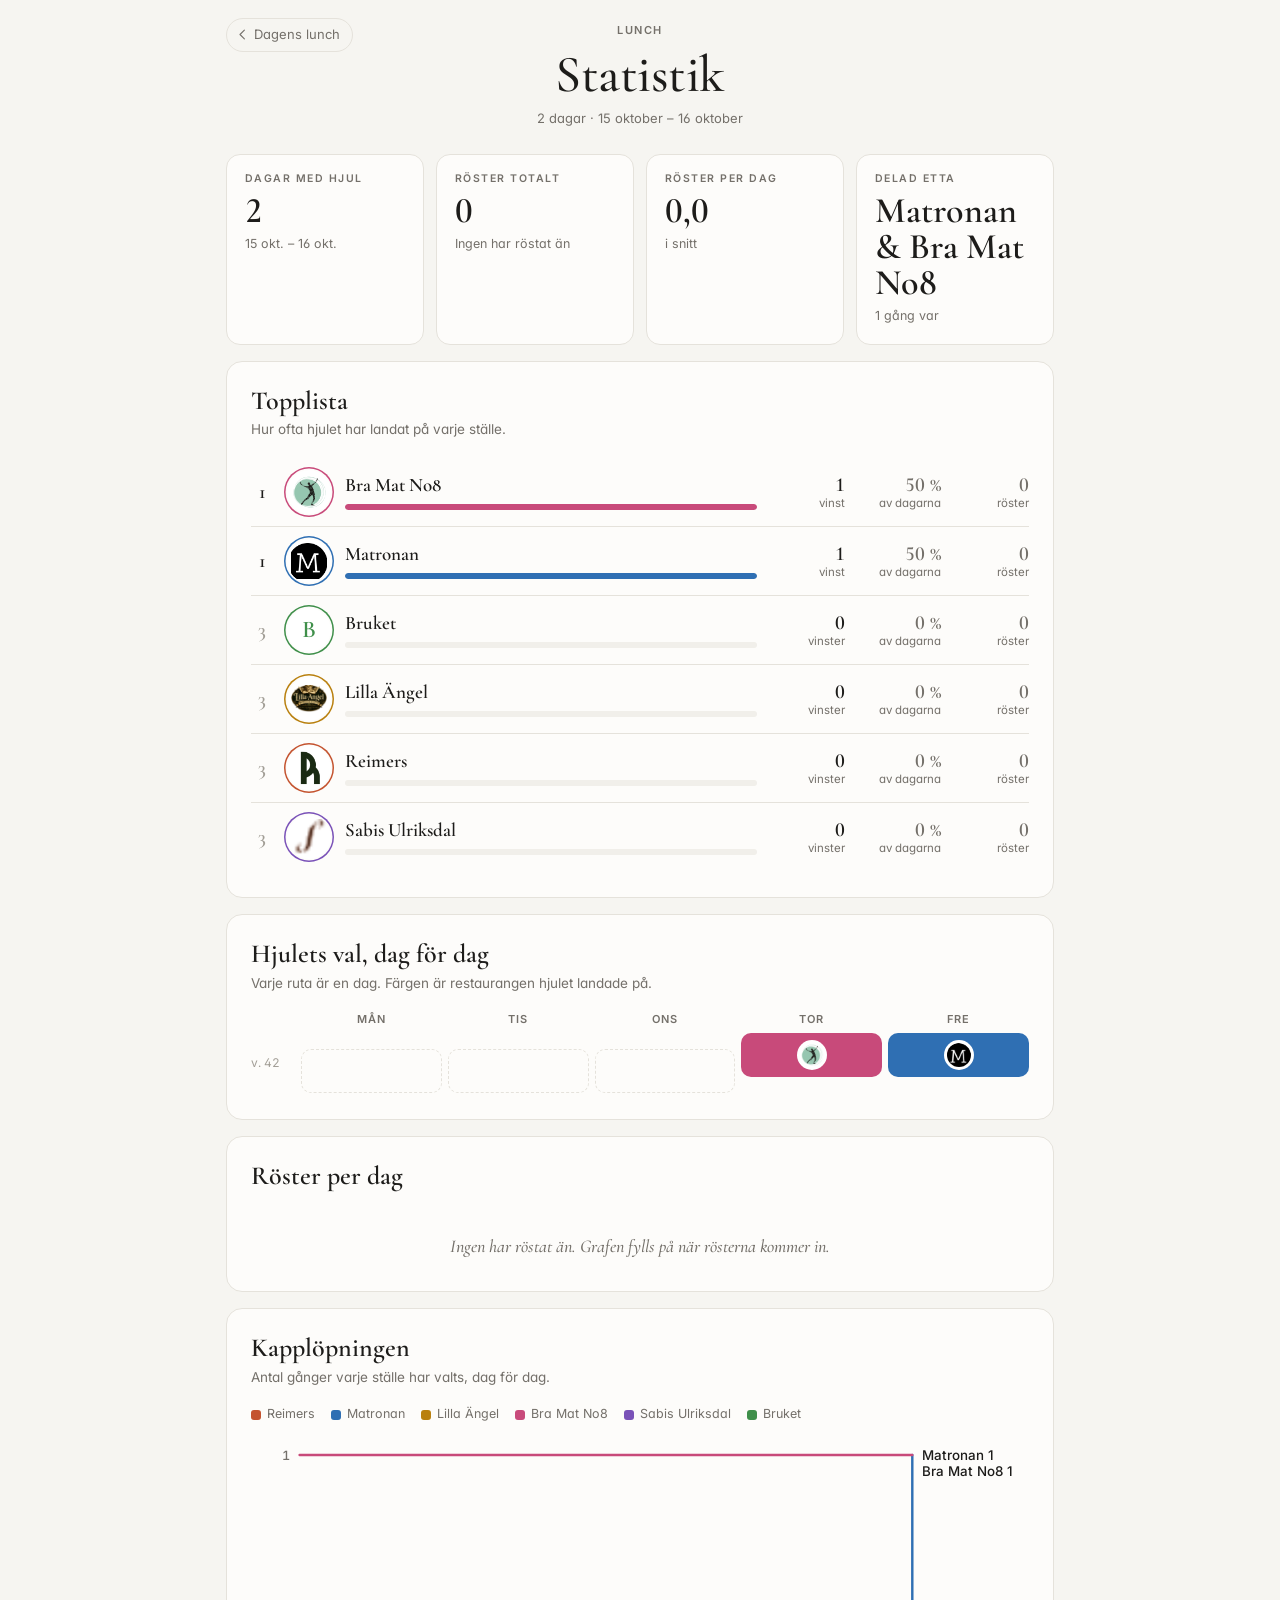
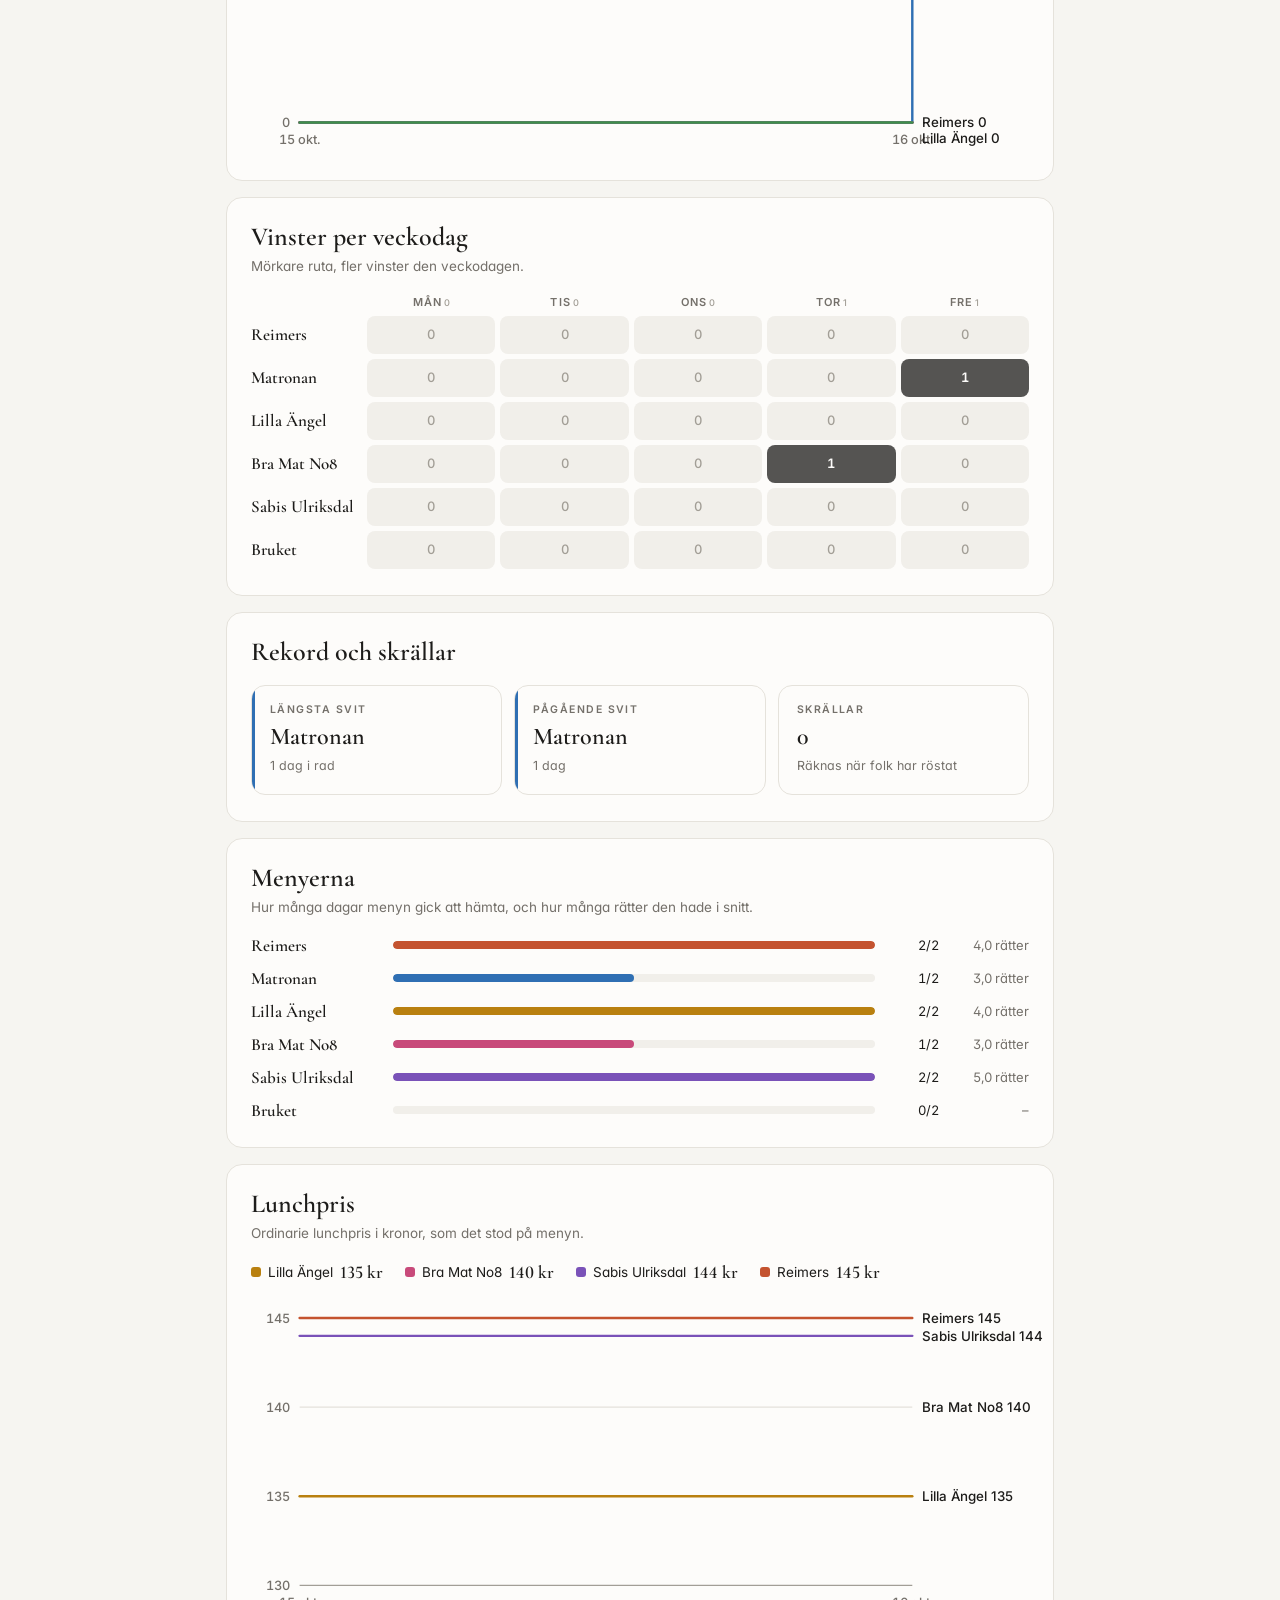
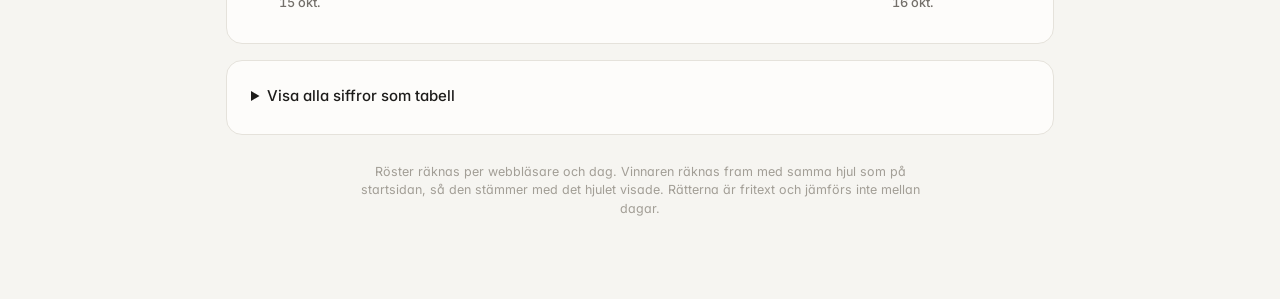
==== docs/statistik.html @ df57bfad "Statistiksida med topplista, och arkiv för röster Knappen uppe till höger öppnar statistik.html: top" ====
<!doctype html>
<html lang="sv">
<head>
  <meta charset="utf-8">
  <meta name="viewport" content="width=device-width, initial-scale=1">
  <title>Statistik · Lunch</title>
  <link rel="icon" href="data:image/svg+xml,<svg xmlns='http://www.w3.org/2000/svg' viewBox='0 0 100 100'><text y='.9em' font-size='90'>📊</text></svg>">
  <link rel="preconnect" href="https://fonts.googleapis.com">
  <link rel="preconnect" href="https://fonts.gstatic.com" crossorigin>
  <link rel="stylesheet" href="https://fonts.googleapis.com/css2?family=Inter:wght@400;500;600&family=Cormorant+Garamond:ital,wght@0,500;0,600;1,500&display=swap">
  <link rel="stylesheet" href="style.css">
  <link rel="stylesheet" href="stats.css">
</head>
<body class="stats-page">
  <header class="stats-top">
    <a class="back" href="./">
      <svg viewBox="0 0 24 24" aria-hidden="true"><path d="M15 5l-7 7 7 7"/></svg>
      Dagens lunch
    </a>
    <p class="eyebrow">Lunch</p>
    <h1>Statistik</h1>
    <p id="range" class="range"></p>
  </header>
  <main id="stats"></main>
  <div id="tip" class="tip" role="tooltip" hidden></div>
  <script src="config.js"></script>
  <script src="core.js"></script>
  <script src="stats.js"></script>
</body>
</html>
---- docs/style.css ----
:root {
  --bg: #f6f5f1;
  --surface: #fdfcfa;
  --text: #1d1c1a;
  --muted: #74706a;
  --faint: #a29e96;
  --line: #e5e2db;
  --hover: #f1efea;
  --serif: "Cormorant Garamond", "Iowan Old Style", Georgia, serif;
  --sans: Inter, ui-sans-serif, -apple-system, BlinkMacSystemFont, "Segoe UI", Roboto, sans-serif;
  color-scheme: light;
}

@media (prefers-color-scheme: dark) {
  :root {
    --bg: #131312;
    --surface: #1a1918;
    --text: #edebe6;
    --muted: #9c988f;
    --faint: #6d6a64;
    --line: #2a2826;
    --hover: #211f1e;
    color-scheme: dark;
  }
}

* { box-sizing: border-box; }

body {
  margin: 0;
  background: var(--bg);
  color: var(--text);
  font: 15px/1.5 var(--sans);
  font-feature-settings: "cv11", "ss01";
  -webkit-font-smoothing: antialiased;
}

button { font: inherit; color: inherit; }
a { color: inherit; }

/* Sidhuvud */
.top {
  position: sticky;
  top: 0;
  z-index: 2;
  max-width: 620px;
  margin: 0 auto;
  padding: 22px 16px 18px;
  background: var(--bg);
}
.eyebrow {
  margin: 0 0 10px;
  text-align: center;
  color: var(--muted);
  font-size: 11px;
  font-weight: 600;
  letter-spacing: .14em;
  text-transform: uppercase;
}
.stats-link {
  position: absolute;
  top: 14px;
  right: 16px;
  display: grid;
  place-items: center;
  width: 32px;
  height: 32px;
  border-radius: 50%;
  color: var(--muted);
  transition: background .15s, color .15s;
}
.stats-link:hover { background: var(--hover); color: var(--text); }
.stats-link svg { width: 17px; height: 17px; fill: none; stroke: currentColor; stroke-width: 2; stroke-linecap: round; }
.day { display: flex; align-items: center; justify-content: space-between; gap: 12px; }
.title { text-align: center; }
.title h1 { margin: 0; font: 500 44px/1 var(--serif); letter-spacing: -0.01em; }
.title p { margin: 6px 0 0; color: var(--muted); font-size: 13px; }
.nav {
  display: grid;
  place-items: center;
  width: 38px;
  height: 38px;
  padding: 0;
  border: 1px solid var(--line);
  border-radius: 50%;
  background: transparent;
  cursor: pointer;
  transition: background .15s, opacity .15s;
}
.nav svg { width: 16px; height: 16px; fill: none; stroke: currentColor; stroke-width: 1.8; stroke-linecap: round; stroke-linejoin: round; }
.nav:hover:not(:disabled) { background: var(--hover); }
.nav:disabled { opacity: .3; cursor: default; }

main { max-width: 620px; margin: 0 auto; padding: 0 16px 64px; }

.status { margin: 0 0 18px; text-align: center; color: var(--muted); font-size: 13px; }
.status.error { color: #b3361f; }

/* Menyerna: en lista med tunna linjer mellan restaurangerna */
.cards {
  margin: 0;
  padding: 0;
  list-style: none;
  border: 1px solid var(--line);
  border-radius: 14px;
  background: var(--surface);
  overflow: hidden;
}
.cards > li + li { border-top: 1px solid var(--line); }
.card {
  position: relative;
  padding: 30px 24px 32px;
  text-align: center;
  transition: background .15s, opacity .2s;
}
.card::before {
  content: "";
  position: absolute;
  inset: 0 auto 0 0;
  width: 3px;
  background: var(--c);
  opacity: 0;
  transition: opacity .15s;
}
.card.votable { cursor: pointer; }
.card.votable:hover:not([aria-disabled="true"]), .card.votable:focus-visible { background: var(--hover); outline: none; }
.card.votable[aria-disabled="true"] { cursor: default; }
.card.picked { background: color-mix(in srgb, var(--c) 7%, var(--surface)); }
.card.picked::before { opacity: 1; }

.card-head { display: grid; justify-items: center; gap: 10px; }
.card-head h2 { margin: 0; font: 600 27px/1.1 var(--serif); letter-spacing: .005em; }
.meta { display: flex; align-items: center; justify-content: center; gap: 12px; color: var(--muted); font-size: 11px; font-weight: 600; letter-spacing: .14em; text-transform: uppercase; font-variant-numeric: tabular-nums; }
.meta::before, .meta::after { content: ""; width: 28px; height: 1px; background: var(--line); }
.meta:empty { display: none; }
.meta > * + *::before { content: "·"; margin-right: 12px; color: var(--faint); }
.check { color: var(--c); }
.badge { color: color-mix(in srgb, var(--c) 80%, var(--text)); }
.source { color: var(--faint); text-decoration: none; letter-spacing: 0; }
.source:hover { color: var(--text); }

/* Logga i en vit rund bricka med restaurangens färg som ring. Utan logga: initialen. */
.logo {
  display: grid;
  place-items: center;
  width: 44px;
  height: 44px;
  flex: none;
  overflow: hidden;
  border-radius: 50%;
  background: #fff;
  box-shadow: 0 0 0 1.5px var(--surface), 0 0 0 3px var(--c);
  color: var(--c);
  font: 600 24px/1 var(--serif);
}
.logo img { width: 100%; height: 100%; object-fit: contain; padding: 4px; }

.dishes { display: grid; gap: 18px; max-width: 440px; margin: 22px auto 0; padding: 0; list-style: none; }
.dish-label {
  display: block;
  margin-bottom: 3px;
  color: var(--faint);
  font-size: 10px;
  font-weight: 600;
  letter-spacing: .16em;
  text-transform: uppercase;
}
.dish-line { font: 600 20px/1.25 var(--serif); }
.dish-price { margin-left: 8px; color: var(--muted); font: 500 13px var(--sans); font-variant-numeric: tabular-nums; white-space: nowrap; }
.dish-desc { margin: 3px 0 0; color: var(--muted); font: italic 500 16.5px/1.35 var(--serif); }
.note { color: var(--muted); font: italic 500 16px var(--serif); }
.empty { margin: 16px 0 0; color: var(--muted); font-size: 13.5px; }
.menu-link { font-weight: 500; text-decoration: underline; text-decoration-color: var(--line); text-underline-offset: 3px; }
.menu-link:hover { text-decoration-color: currentColor; }

/* Hjulet */
.result { display: grid; justify-items: center; gap: 28px; }
.wheel { position: relative; width: min(300px, 78vw); aspect-ratio: 1; margin-top: 10px; }
.wheel svg { width: 100%; height: 100%; display: block; filter: drop-shadow(0 6px 18px rgb(0 0 0 / .08)); }
.wheel svg.spinning { transition: transform 7s cubic-bezier(.12, .7, .08, 1); }
.wheel svg text { fill: #fff; font: 600 7.5px var(--sans); letter-spacing: .02em; pointer-events: none; }
.pointer {
  position: absolute;
  top: -8px;
  left: 50%;
  width: 0;
  height: 0;
  transform: translateX(-50%);
  border: 8px solid transparent;
  border-top: 14px solid var(--text);
  border-bottom: 0;
}
.hub {
  position: absolute;
  inset: 50% auto auto 50%;
  width: 13%;
  aspect-ratio: 1;
  transform: translate(-50%, -50%);
  border-radius: 50%;
  background: var(--surface);
  box-shadow: 0 0 0 4px var(--bg);
}

.reveal { width: 100%; transition: opacity .5s, transform .5s; }
.reveal.hidden { opacity: 0; transform: translateY(8px); }
.reveal > .eyebrow { margin-bottom: 4px; }
.winner { margin: 0 0 8px; text-align: center; font: 500 52px/1 var(--serif); letter-spacing: -0.01em; }
.reveal .status { margin-bottom: 0; }
.reveal .cards { margin-top: 28px; }

/* Testläge (?tid=11.29): en remsa överst */
.test-banner {
  padding: 7px 16px;
  background: var(--text);
  color: var(--bg);
  text-align: center;
  font-size: 12px;
  font-weight: 500;
  font-variant-numeric: tabular-nums;
}
.test-banner::before { content: ""; display: inline-block; width: 6px; height: 6px; margin-right: 8px; border-radius: 50%; background: #e0a43a; vertical-align: 1px; }

/* Vald men inte bekräftad, och bekräftelsen längst ned */
.card.selected { background: var(--hover); }
.card.selected::before { opacity: .55; }
.confirm {
  position: sticky;
  bottom: 16px;
  z-index: 2;
  display: flex;
  align-items: center;
  gap: 8px;
  margin-top: 16px;
  padding: 10px 10px 10px 18px;
  border: 1px solid var(--line);
  border-radius: 14px;
  background: var(--surface);
  box-shadow: 0 8px 24px rgb(0 0 0 / .12);
}
.confirm-text { flex: 1; font-weight: 500; }
.button {
  padding: 8px 16px;
  border: 1px solid transparent;
  border-radius: 10px;
  font-size: 14px;
  font-weight: 500;
  cursor: pointer;
  transition: background .15s, opacity .15s;
}
.button:disabled { opacity: .6; cursor: default; }
.button.ghost { border-color: var(--line); background: transparent; }
.button.ghost:hover:not(:disabled) { background: var(--hover); }
.button.primary { background: var(--text); color: var(--bg); }
.button.primary:hover:not(:disabled) { opacity: .88; }
---- docs/stats.css ----
/* Statistiksidan. Bygger på style.css (färger, typsnitt, .logo). */

.stats-page main { max-width: 860px; padding-bottom: 80px; }

.stats-top { position: relative; max-width: 860px; margin: 0 auto; padding: 22px 16px 26px; text-align: center; }
.stats-top h1 { margin: 0; font: 500 52px/1 var(--serif); letter-spacing: -0.01em; }
.range { margin: 8px 0 0; color: var(--muted); font-size: 13px; }
.back {
  position: absolute;
  top: 18px;
  left: 16px;
  display: inline-flex;
  align-items: center;
  gap: 4px;
  padding: 6px 12px 6px 8px;
  border: 1px solid var(--line);
  border-radius: 999px;
  color: var(--muted);
  font-size: 13px;
  text-decoration: none;
  transition: background .15s, color .15s;
}
.back:hover { background: var(--hover); color: var(--text); }
.back svg { width: 15px; height: 15px; fill: none; stroke: currentColor; stroke-width: 1.8; stroke-linecap: round; stroke-linejoin: round; }
@media (max-width: 560px) {
  .back { position: static; margin-bottom: 14px; }
  .stats-top h1 { font-size: 44px; }
}

.demo-banner {
  margin: 0 0 18px;
  padding: 10px 16px;
  border: 1px dashed color-mix(in srgb, #b9800f 60%, var(--line));
  border-radius: 12px;
  background: color-mix(in srgb, #b9800f 8%, var(--surface));
  text-align: center;
  font-size: 13.5px;
  font-weight: 500;
}

/* Paneler */
.panel {
  margin-top: 16px;
  padding: 24px 24px 26px;
  border: 1px solid var(--line);
  border-radius: 16px;
  background: var(--surface);
}
.panel-head { margin-bottom: 18px; }
.panel-head h2 { margin: 0; font: 600 26px/1.15 var(--serif); }
.panel-head p { margin: 4px 0 0; color: var(--muted); font-size: 13.5px; }
.empty-state { margin: 0; padding: 26px 0 8px; text-align: center; color: var(--muted); font: italic 500 18px var(--serif); }

/* Nyckeltal */
.tiles { display: grid; grid-template-columns: repeat(4, 1fr); gap: 12px; }
@media (max-width: 720px) { .tiles { grid-template-columns: repeat(2, 1fr); } }
.tile, .record {
  padding: 16px 18px 18px;
  border: 1px solid var(--line);
  border-radius: 14px;
  background: var(--surface);
}
.tile-label { margin: 0; color: var(--muted); font-size: 10.5px; font-weight: 600; letter-spacing: .14em; text-transform: uppercase; }
.tile-value { margin: 6px 0 0; font: 600 36px/1 var(--serif); font-variant-numeric: lining-nums tabular-nums; overflow-wrap: anywhere; }
.tile-note { margin: 6px 0 0; color: var(--muted); font-size: 12.5px; }

/* Topplista */
.leaderboard { margin: 0; padding: 0; list-style: none; }
.lb-row {
  display: grid;
  grid-template-columns: 22px 44px 1fr 74px 82px 74px;
  align-items: center;
  gap: 14px;
  padding: 12px 0;
  border-top: 1px solid var(--line);
}
.lb-row:first-child { border-top: 0; }
.lb-rank { color: var(--faint); font: 600 20px var(--serif); text-align: center; }
.lb-row.first .lb-rank { color: var(--text); }
.lb-name { font: 600 19px/1.2 var(--serif); }
.lb-bar { height: 6px; margin-top: 7px; border-radius: 3px; background: var(--hover); overflow: hidden; }
.lb-bar span { display: block; height: 100%; border-radius: 3px; background: var(--c); transition: width .6s cubic-bezier(.2, .7, .2, 1); }
.lb-num { display: grid; justify-items: end; line-height: 1.15; }
.lb-num strong { font: 600 20px var(--serif); font-variant-numeric: lining-nums tabular-nums; }
.lb-num span { color: var(--muted); font-size: 11.5px; }
.lb-num.muted strong { color: var(--muted); }
@media (max-width: 600px) {
  .lb-row { grid-template-columns: 18px 36px 1fr 60px; gap: 10px; }
  .lb-row .logo { width: 36px; height: 36px; }
  .lb-num.muted { display: none; }
}

/* Kalender */
.cal { display: grid; grid-template-columns: 44px repeat(5, minmax(0, 1fr)); gap: 6px; }
.cal-head { color: var(--muted); font-size: 11px; font-weight: 600; letter-spacing: .1em; text-transform: uppercase; text-align: center; }
.cal-week { align-self: center; color: var(--faint); font-size: 12px; font-variant-numeric: tabular-nums; }
.cal-cell {
  display: grid;
  place-items: center;
  height: 44px;
  border-radius: 10px;
  background: var(--c);
  color: #fff;
  font: 600 20px var(--serif);
  cursor: default;
  outline: none;
  transition: transform .12s;
}
.cal-cell:hover, .cal-cell:focus-visible { transform: scale(1.06); }
.cal-cell img { width: 30px; height: 30px; padding: 3px; border-radius: 50%; background: #fff; object-fit: contain; }
.cal-cell.empty { background: transparent; border: 1px dashed var(--line); }

/* Diagram */
.chart { display: block; width: 100%; height: auto; overflow: visible; }
.chart .grid { stroke: var(--line); stroke-width: 1; }
.chart .axis { stroke: var(--faint); stroke-width: 1; }
.chart .tick { fill: var(--muted); font: 500 10.5px var(--sans); font-variant-numeric: tabular-nums; }
.chart .seg { stroke: var(--surface); stroke-width: 1; }
.chart .col:hover .seg { filter: brightness(1.08); }
.chart .hit { fill: transparent; }
.chart .line { fill: none; stroke-width: 2; stroke-linejoin: round; stroke-linecap: round; }
.chart .cross { stroke: var(--faint); stroke-width: 1; stroke-dasharray: 3 3; }
.chart .dot { stroke: var(--surface); stroke-width: 2; }
.chart .end-label { fill: var(--text); font: 500 11px var(--sans); }

.legend { display: flex; flex-wrap: wrap; gap: 6px 16px; margin: 0 0 14px; padding: 0; list-style: none; font-size: 12.5px; color: var(--muted); }
.legend li { display: inline-flex; align-items: center; gap: 6px; }
.key { width: 10px; height: 10px; border-radius: 3px; background: var(--c); flex: none; }

/* Värmekarta: neutral bläckskala (restaurangfärgerna betyder alltid en restaurang) */
.heat { display: grid; grid-template-columns: minmax(110px, auto) repeat(5, minmax(0, 1fr)); gap: 5px; align-items: center; }
.heat-head { color: var(--muted); font-size: 11px; font-weight: 600; letter-spacing: .1em; text-transform: uppercase; text-align: center; }
.heat-head small { color: var(--faint); font-weight: 500; letter-spacing: 0; }
.heat-name { font: 600 17px var(--serif); padding-right: 8px; }
.heat-cell {
  display: grid;
  place-items: center;
  height: 38px;
  border-radius: 8px;
  background: color-mix(in srgb, var(--text) calc(7% + var(--a) * 68%), var(--surface));
  color: var(--text);
  font-size: 13px;
  font-weight: 600;
  font-variant-numeric: tabular-nums;
}
.heat-cell.dark { color: var(--surface); }
.heat-cell.zero { background: var(--hover); color: var(--faint); font-weight: 500; }

/* Rekord */
.records { display: grid; grid-template-columns: repeat(3, 1fr); gap: 12px; }
@media (max-width: 720px) { .records { grid-template-columns: 1fr 1fr; } }
@media (max-width: 460px) { .records { grid-template-columns: 1fr; } }
.record { position: relative; overflow: hidden; }
.record[style]::before { content: ""; position: absolute; inset: 0 auto 0 0; width: 3px; background: var(--c); }
.record-value { margin: 6px 0 0; font: 600 24px/1.15 var(--serif); }

/* Staplar för menyerna */
.bars { display: grid; gap: 12px; margin: 0; padding: 0; list-style: none; }
.bar-row { display: grid; grid-template-columns: 130px 1fr 52px 78px; align-items: center; gap: 12px; }
.bar-name { font: 600 17px var(--serif); }
.bar-track { height: 8px; border-radius: 4px; background: var(--hover); overflow: hidden; }
.bar-track span { display: block; height: 100%; border-radius: 4px; background: var(--c); }
.bar-value { text-align: right; font-size: 13px; font-variant-numeric: tabular-nums; }
.bar-value.muted { color: var(--muted); }
@media (max-width: 560px) { .bar-row { grid-template-columns: 96px 1fr 44px; } .bar-value.muted { display: none; } }

.price-list { display: flex; flex-wrap: wrap; gap: 8px 22px; margin: 0 0 18px; padding: 0; list-style: none; font-size: 13.5px; }
.price-list li { display: inline-flex; align-items: center; gap: 7px; }
.price-list strong { font: 600 18px var(--serif); font-variant-numeric: lining-nums; }

/* Tabellvy */
.table-view summary { cursor: pointer; font-weight: 500; }
.table-view[open] summary { margin-bottom: 14px; }
.table-wrap { overflow-x: auto; }
.table-view table { width: 100%; border-collapse: collapse; font-size: 13px; }
.table-view th, .table-view td { padding: 7px 10px; border-bottom: 1px solid var(--line); text-align: left; white-space: nowrap; }
.table-view th { color: var(--muted); font-weight: 600; font-size: 11.5px; }
.table-view td.num, .table-view th:last-child { text-align: right; font-variant-numeric: tabular-nums; }

.footnote { margin: 28px auto 0; max-width: 560px; text-align: center; color: var(--faint); font-size: 12.5px; }

/* Tooltip */
.tip {
  position: fixed;
  top: 0;
  left: 0;
  z-index: 10;
  min-width: 160px;
  padding: 10px 12px;
  border: 1px solid var(--line);
  border-radius: 10px;
  background: var(--surface);
  box-shadow: 0 8px 24px rgb(0 0 0 / .14);
  font-size: 12.5px;
  pointer-events: none;
}
.tip strong { display: block; margin-bottom: 6px; font-weight: 600; }
.tip-row { display: grid; grid-template-columns: 10px 1fr auto; align-items: center; gap: 8px; padding: 1px 0; }
.tip-key { width: 10px; height: 10px; border-radius: 3px; background: var(--c); }
.tip-label { color: var(--muted); }
.tip-value { font-weight: 600; font-variant-numeric: tabular-nums; }
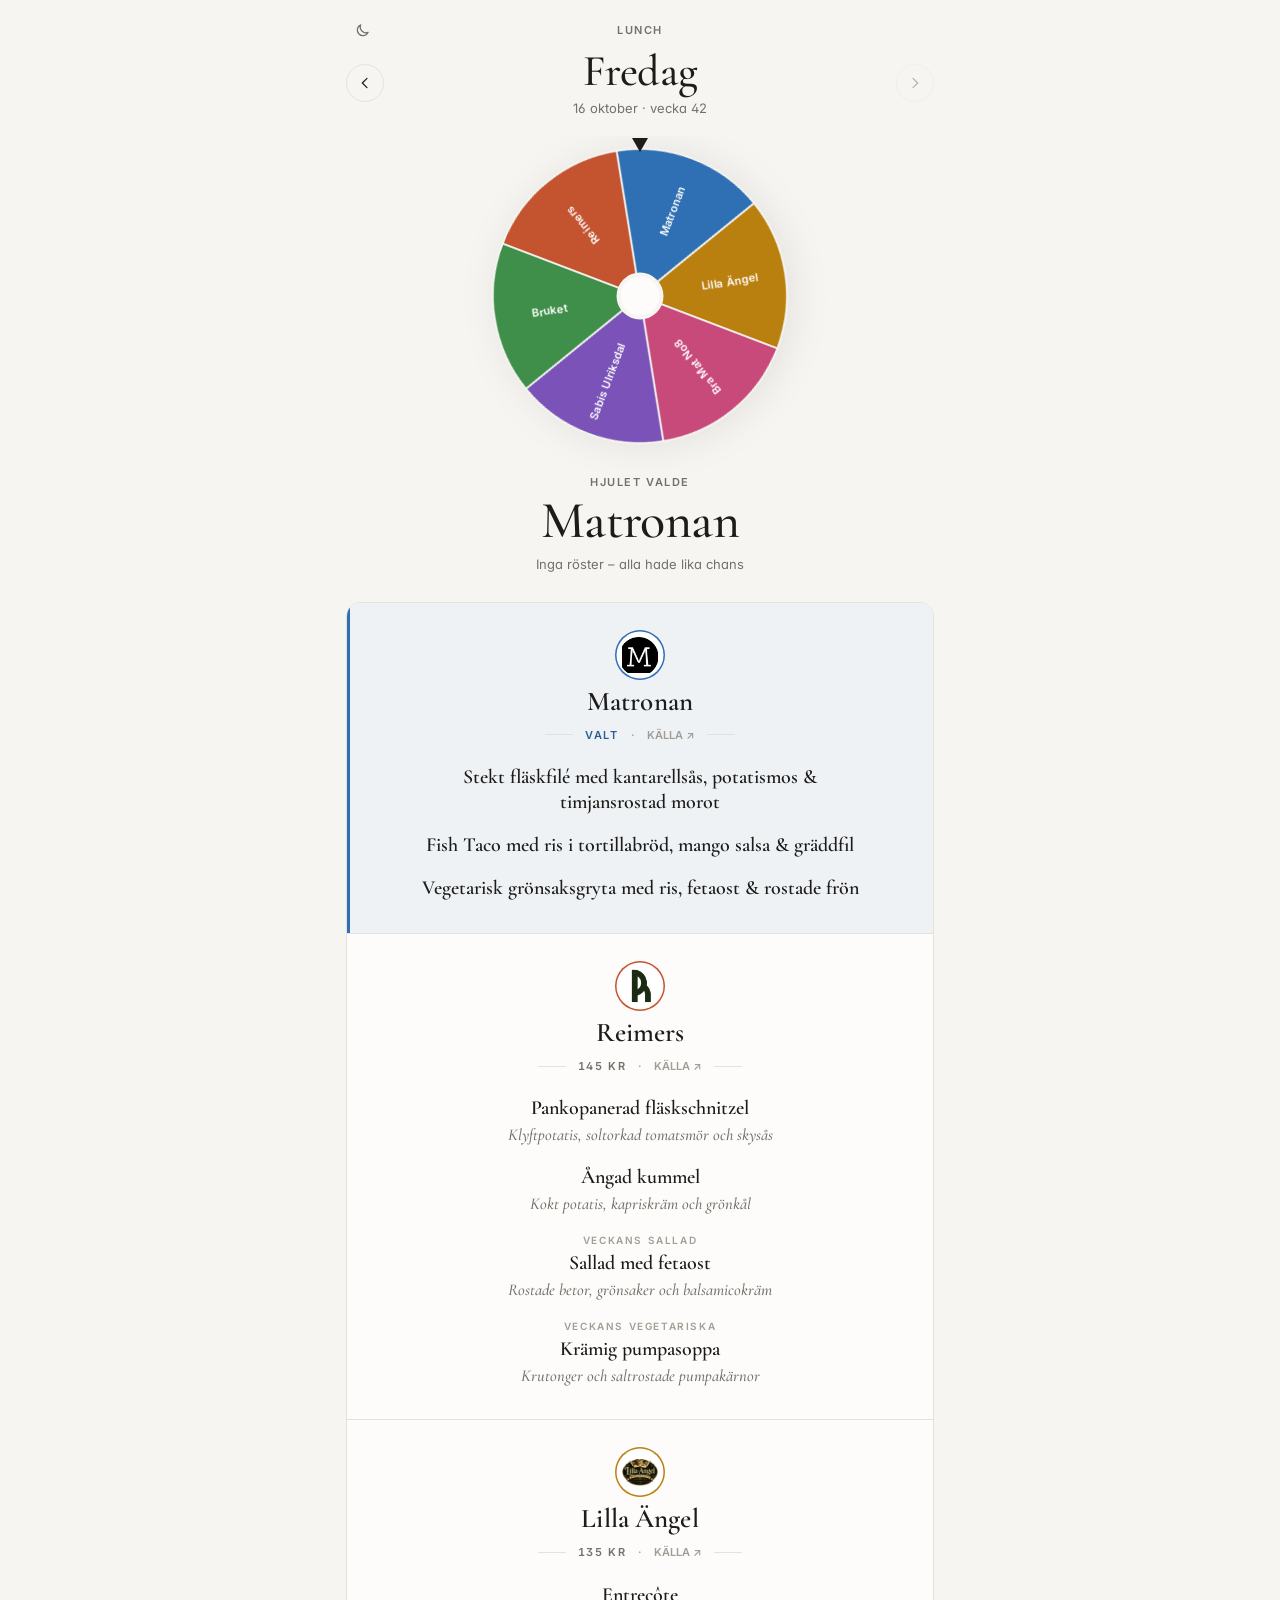
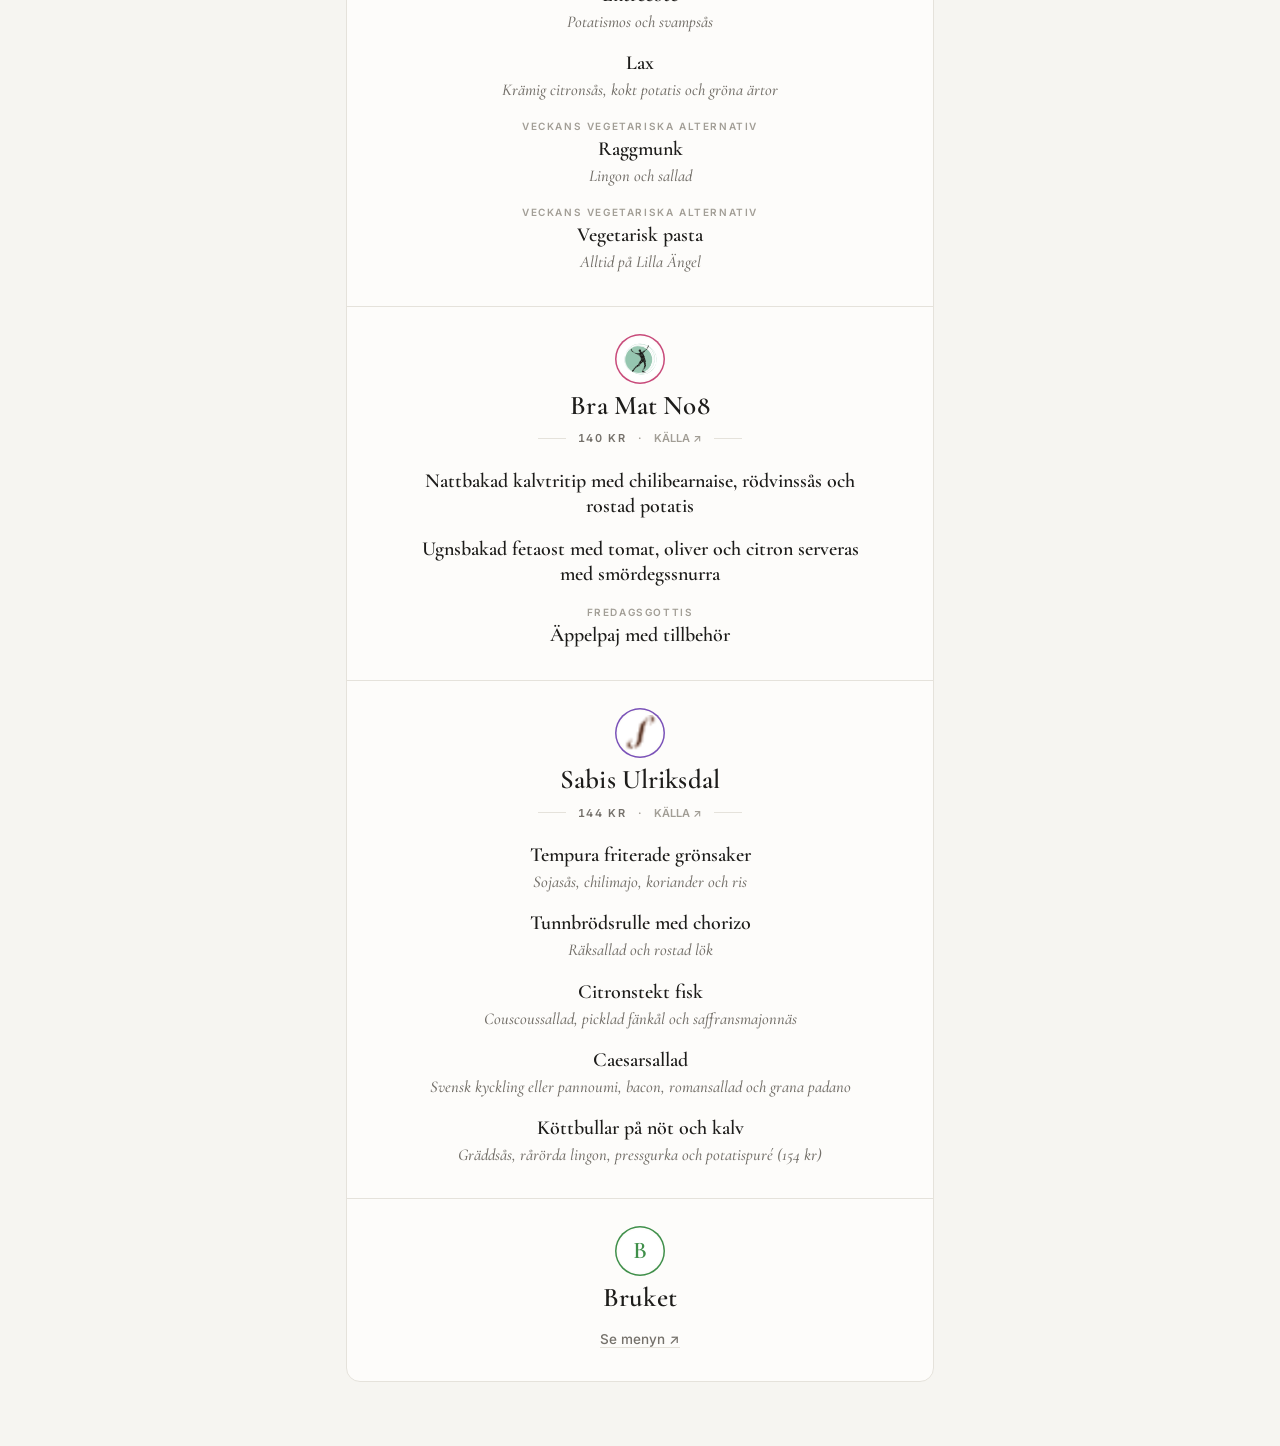
==== commit 380af714: "Ljust/mörkt-knapp, och statistiken räknar bara dagar med röster - Knappen uppe till vänster byter me" ====
--- a/docs/statistik.html
+++ b/docs/statistik.html
@@ -5,6 +5,7 @@
   <meta name="viewport" content="width=device-width, initial-scale=1">
   <title>Statistik · Lunch</title>
   <link rel="icon" href="data:image/svg+xml,<svg xmlns='http://www.w3.org/2000/svg' viewBox='0 0 100 100'><text y='.9em' font-size='90'>📊</text></svg>">
+  <script>try { const t = localStorage.getItem("theme"); if (t === "light" || t === "dark") document.documentElement.dataset.theme = t; } catch {}</script>
   <link rel="preconnect" href="https://fonts.googleapis.com">
   <link rel="preconnect" href="https://fonts.gstatic.com" crossorigin>
   <link rel="stylesheet" href="https://fonts.googleapis.com/css2?family=Inter:wght@400;500;600&family=Cormorant+Garamond:ital,wght@0,500;0,600;1,500&display=swap">
@@ -17,6 +18,10 @@
       <svg viewBox="0 0 24 24" aria-hidden="true"><path d="M15 5l-7 7 7 7"/></svg>
       Dagens lunch
     </a>
+    <button class="theme-toggle right" type="button" aria-label="Byt mellan ljust och mörkt läge" title="Ljust eller mörkt läge">
+      <svg class="moon" viewBox="0 0 24 24" aria-hidden="true"><path d="M20 14.5A8 8 0 0 1 9.5 4 8 8 0 1 0 20 14.5z"/></svg>
+      <svg class="sun" viewBox="0 0 24 24" aria-hidden="true"><circle cx="12" cy="12" r="4"/><path d="M12 2v2M12 20v2M4.9 4.9l1.4 1.4M17.7 17.7l1.4 1.4M2 12h2M20 12h2M4.9 19.1l1.4-1.4M17.7 6.3l1.4-1.4"/></svg>
+    </button>
     <p class="eyebrow">Lunch</p>
     <h1>Statistik</h1>
     <p id="range" class="range"></p>
--- a/docs/style.css
+++ b/docs/style.css
@@ -11,8 +11,9 @@
   color-scheme: light;
 }
 
+/* Mörkt läge: följer systemet, om man inte valt själv med knappen (data-theme på <html>). */
 @media (prefers-color-scheme: dark) {
-  :root {
+  :root:not([data-theme="light"]) {
     --bg: #131312;
     --surface: #1a1918;
     --text: #edebe6;
@@ -23,6 +24,16 @@
     color-scheme: dark;
   }
 }
+:root[data-theme="dark"] {
+  --bg: #131312;
+  --surface: #1a1918;
+  --text: #edebe6;
+  --muted: #9c988f;
+  --faint: #6d6a64;
+  --line: #2a2826;
+  --hover: #211f1e;
+  color-scheme: dark;
+}
 
 * { box-sizing: border-box; }
 
@@ -68,6 +79,32 @@
   border-radius: 50%;
   color: var(--muted);
   transition: background .15s, color .15s;
+}
+.stats-link[hidden] { display: none; }
+.theme-toggle {
+  position: absolute;
+  top: 14px;
+  left: 16px;
+  display: grid;
+  place-items: center;
+  width: 32px;
+  height: 32px;
+  padding: 0;
+  border: 0;
+  border-radius: 50%;
+  background: transparent;
+  color: var(--muted);
+  cursor: pointer;
+  transition: background .15s, color .15s;
+}
+.theme-toggle:hover { background: var(--hover); color: var(--text); }
+.theme-toggle svg { width: 17px; height: 17px; fill: none; stroke: currentColor; stroke-width: 1.8; stroke-linecap: round; stroke-linejoin: round; }
+.theme-toggle .sun { display: none; }
+:root[data-theme="dark"] .theme-toggle .sun { display: block; }
+:root[data-theme="dark"] .theme-toggle .moon { display: none; }
+@media (prefers-color-scheme: dark) {
+  :root:not([data-theme="light"]) .theme-toggle .sun { display: block; }
+  :root:not([data-theme="light"]) .theme-toggle .moon { display: none; }
 }
 .stats-link:hover { background: var(--hover); color: var(--text); }
 .stats-link svg { width: 17px; height: 17px; fill: none; stroke: currentColor; stroke-width: 2; stroke-linecap: round; }
--- a/docs/stats.css
+++ b/docs/stats.css
@@ -20,6 +20,7 @@
   text-decoration: none;
   transition: background .15s, color .15s;
 }
+.theme-toggle.right { left: auto; right: 16px; top: 18px; }
 .back:hover { background: var(--hover); color: var(--text); }
 .back svg { width: 15px; height: 15px; fill: none; stroke: currentColor; stroke-width: 1.8; stroke-linecap: round; stroke-linejoin: round; }
 @media (max-width: 560px) {
@@ -109,6 +110,18 @@
 .cal-cell:hover, .cal-cell:focus-visible { transform: scale(1.06); }
 .cal-cell img { width: 30px; height: 30px; padding: 3px; border-radius: 50%; background: #fff; object-fit: contain; }
 .cal-cell.empty { background: transparent; border: 1px dashed var(--line); }
+.cal-cell.skipped { background: var(--hover); color: var(--faint); font: 500 15px var(--sans); }
+
+/* Filter */
+.filters { display: flex; flex-wrap: wrap; align-items: center; justify-content: space-between; gap: 8px 16px; margin: 0 0 14px; padding: 0 4px; }
+.filters-note { color: var(--faint); font-size: 12.5px; }
+.switch { display: inline-flex; align-items: center; gap: 10px; font-size: 13.5px; cursor: pointer; user-select: none; }
+.switch input { position: absolute; opacity: 0; pointer-events: none; }
+.switch-track { position: relative; width: 34px; height: 20px; border-radius: 999px; background: var(--line); transition: background .15s; }
+.switch-track::after { content: ""; position: absolute; top: 2px; left: 2px; width: 16px; height: 16px; border-radius: 50%; background: var(--surface); box-shadow: 0 1px 2px rgb(0 0 0 / .2); transition: transform .15s; }
+.switch input:checked + .switch-track { background: var(--text); }
+.switch input:checked + .switch-track::after { transform: translateX(14px); }
+.switch input:focus-visible + .switch-track { outline: 2px solid var(--text); outline-offset: 2px; }
 
 /* Diagram */
 .chart { display: block; width: 100%; height: auto; overflow: visible; }
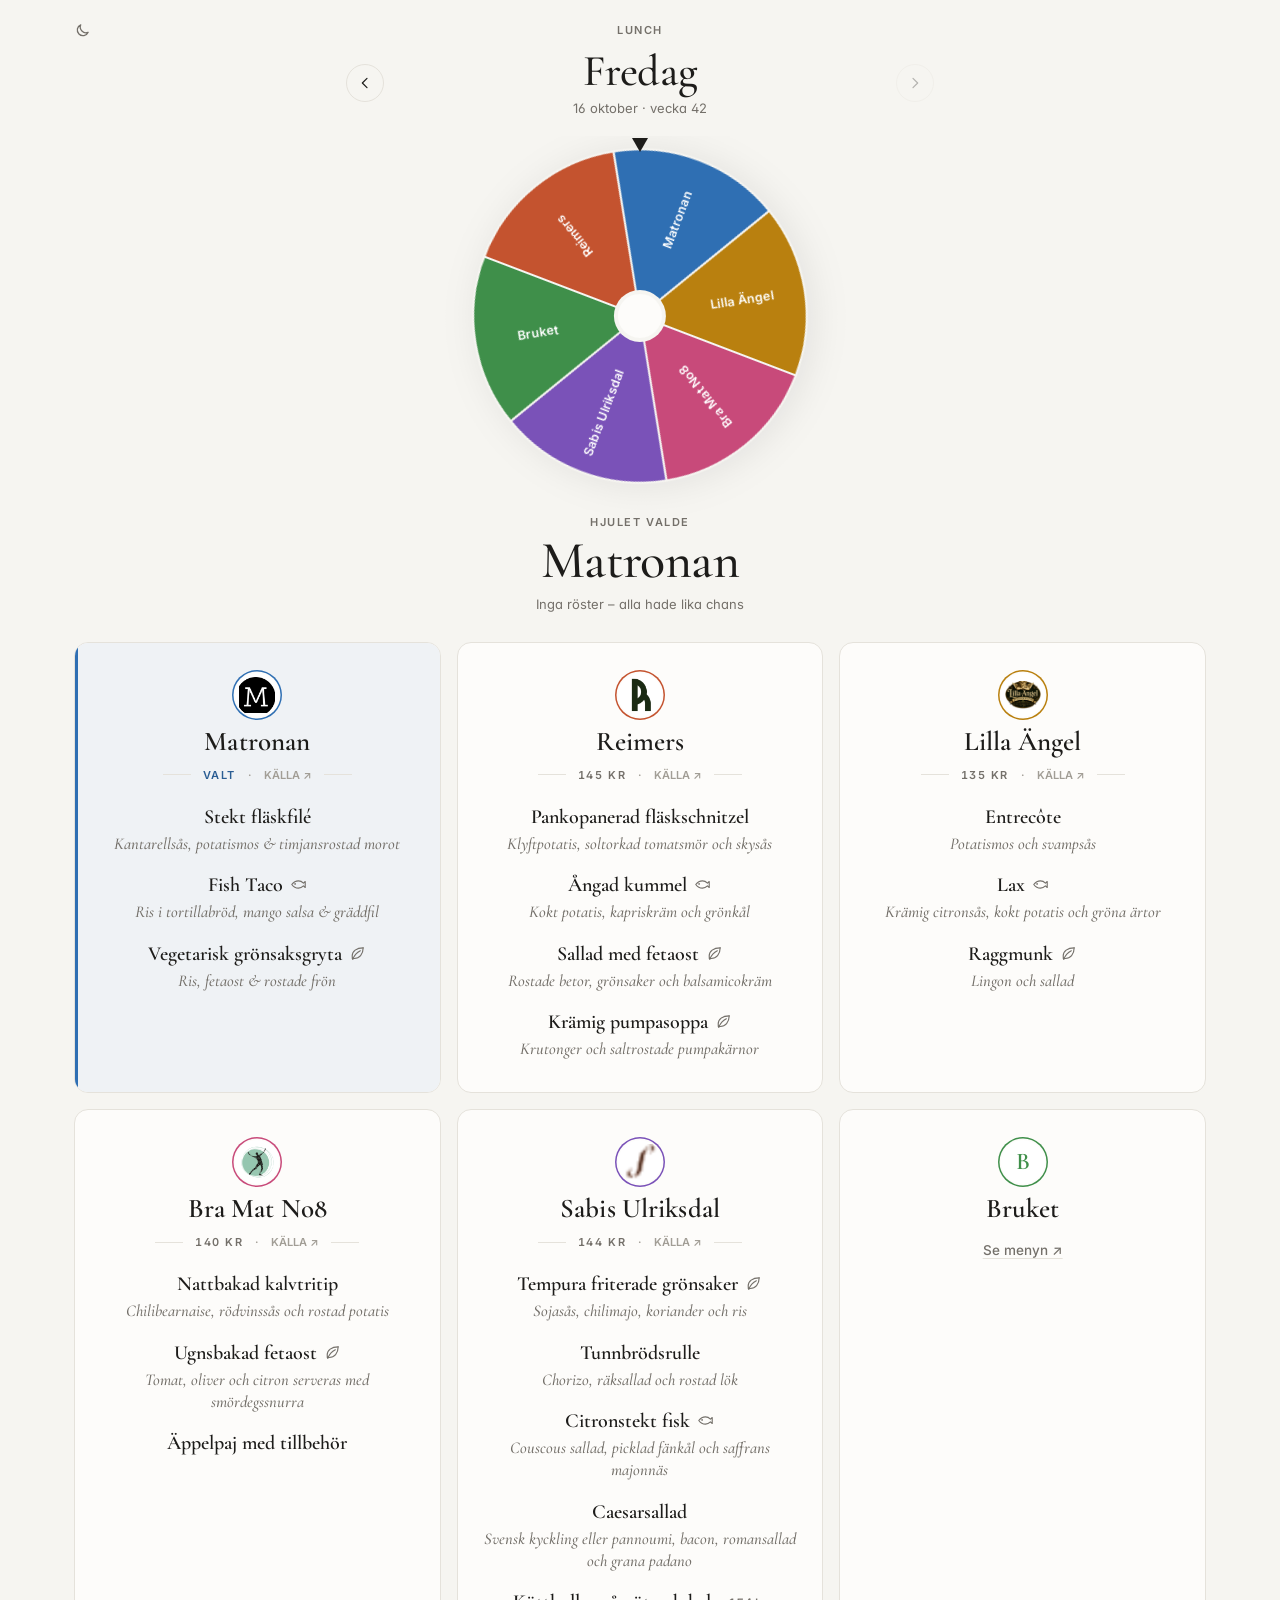
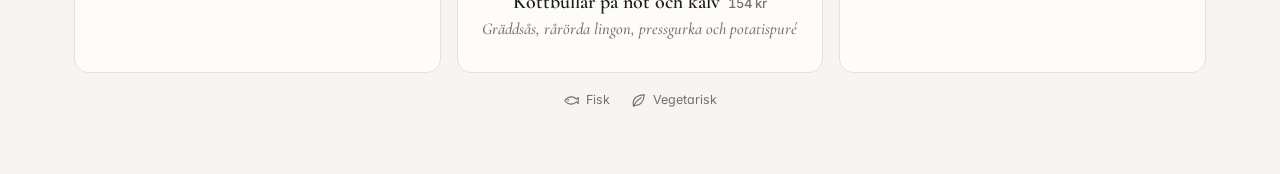
==== commit 769583cf: "Versionsmärk CSS och JS så att webbläsaren inte kör gammal kod GitHub Pages låter webbläsare cacha f" ====
--- a/docs/statistik.html
+++ b/docs/statistik.html
@@ -9,8 +9,8 @@
   <link rel="preconnect" href="https://fonts.googleapis.com">
   <link rel="preconnect" href="https://fonts.gstatic.com" crossorigin>
   <link rel="stylesheet" href="https://fonts.googleapis.com/css2?family=Inter:wght@400;500;600&family=Cormorant+Garamond:ital,wght@0,500;0,600;1,500&display=swap">
-  <link rel="stylesheet" href="style.css">
-  <link rel="stylesheet" href="stats.css">
+  <link rel="stylesheet" href="style.css?v=6a9028dce2">
+  <link rel="stylesheet" href="stats.css?v=6cb863c69e">
 </head>
 <body class="stats-page">
   <header class="stats-top">
@@ -28,8 +28,8 @@
   </header>
   <main id="stats"></main>
   <div id="tip" class="tip" role="tooltip" hidden></div>
-  <script src="config.js"></script>
-  <script src="core.js"></script>
-  <script src="stats.js"></script>
+  <script src="config.js?v=5f4963a3be"></script>
+  <script src="core.js?v=bf17b584b5"></script>
+  <script src="stats.js?v=b66e73d9d8"></script>
 </body>
 </html>
--- a/docs/style.css
+++ b/docs/style.css
@@ -54,7 +54,7 @@
   position: sticky;
   top: 0;
   z-index: 2;
-  max-width: 620px;
+  max-width: 1180px;
   margin: 0 auto;
   padding: 22px 16px 18px;
   background: var(--bg);
@@ -108,7 +108,7 @@
 }
 .stats-link:hover { background: var(--hover); color: var(--text); }
 .stats-link svg { width: 17px; height: 17px; fill: none; stroke: currentColor; stroke-width: 2; stroke-linecap: round; }
-.day { display: flex; align-items: center; justify-content: space-between; gap: 12px; }
+.day { display: flex; align-items: center; justify-content: space-between; gap: 12px; max-width: 588px; margin: 0 auto; }
 .title { text-align: center; }
 .title h1 { margin: 0; font: 500 44px/1 var(--serif); letter-spacing: -0.01em; }
 .title p { margin: 6px 0 0; color: var(--muted); font-size: 13px; }
@@ -193,16 +193,32 @@
 .logo img { width: 100%; height: 100%; object-fit: contain; padding: 4px; }
 
 .dishes { display: grid; gap: 18px; max-width: 440px; margin: 22px auto 0; padding: 0; list-style: none; }
-.dish-label {
-  display: block;
-  margin-bottom: 3px;
-  color: var(--faint);
-  font-size: 10px;
-  font-weight: 600;
-  letter-spacing: .16em;
-  text-transform: uppercase;
-}
 .dish-line { font: 600 20px/1.25 var(--serif); }
+.dish-icon {
+  width: 17px;
+  height: 17px;
+  margin-left: 7px;
+  vertical-align: -2px;
+  fill: none;
+  stroke: var(--muted);
+  stroke-width: 1.6;
+  stroke-linecap: round;
+  stroke-linejoin: round;
+}
+.dish-icon path:last-child[d$="h.01"] { stroke-width: 2.4; }
+.icon-legend {
+  display: flex;
+  flex-wrap: wrap;
+  justify-content: center;
+  gap: 6px 20px;
+  margin: 18px 0 0;
+  padding: 0;
+  list-style: none;
+  color: var(--muted);
+  font-size: 12.5px;
+}
+.icon-legend li { display: inline-flex; align-items: center; gap: 6px; }
+.icon-legend .dish-icon { margin: 0; vertical-align: 0; }
 .dish-price { margin-left: 8px; color: var(--muted); font: 500 13px var(--sans); font-variant-numeric: tabular-nums; white-space: nowrap; }
 .dish-desc { margin: 3px 0 0; color: var(--muted); font: italic 500 16.5px/1.35 var(--serif); }
 .note { color: var(--muted); font: italic 500 16px var(--serif); }
@@ -273,6 +289,9 @@
   border-radius: 14px;
   background: var(--surface);
   box-shadow: 0 8px 24px rgb(0 0 0 / .12);
+  max-width: 588px;
+  margin-left: auto;
+  margin-right: auto;
 }
 .confirm-text { flex: 1; font-weight: 500; }
 .button {
@@ -289,3 +308,29 @@
 .button.ghost:hover:not(:disabled) { background: var(--hover); }
 .button.primary { background: var(--text); color: var(--bg); }
 .button.primary:hover:not(:disabled) { opacity: .88; }
+
+/* Dator: menyerna sida vid sida som menysidor, två eller tre kolumner */
+@media (min-width: 900px) {
+  main { max-width: 1180px; padding-left: 24px; padding-right: 24px; }
+  .top { padding-left: 24px; padding-right: 24px; }
+  .cards {
+    display: grid;
+    grid-template-columns: repeat(auto-fill, minmax(340px, 1fr));
+    gap: 16px;
+    border: 0;
+    border-radius: 0;
+    background: none;
+    overflow: visible;
+  }
+  .cards > li {
+    display: flex;
+    border: 1px solid var(--line);
+    border-radius: 14px;
+    background: var(--surface);
+    overflow: hidden;
+  }
+  .cards > li + li { border-top: 1px solid var(--line); }
+  .cards > li > .card { flex: 1; }
+  .status { margin-bottom: 22px; }
+  .wheel { width: 340px; }
+}
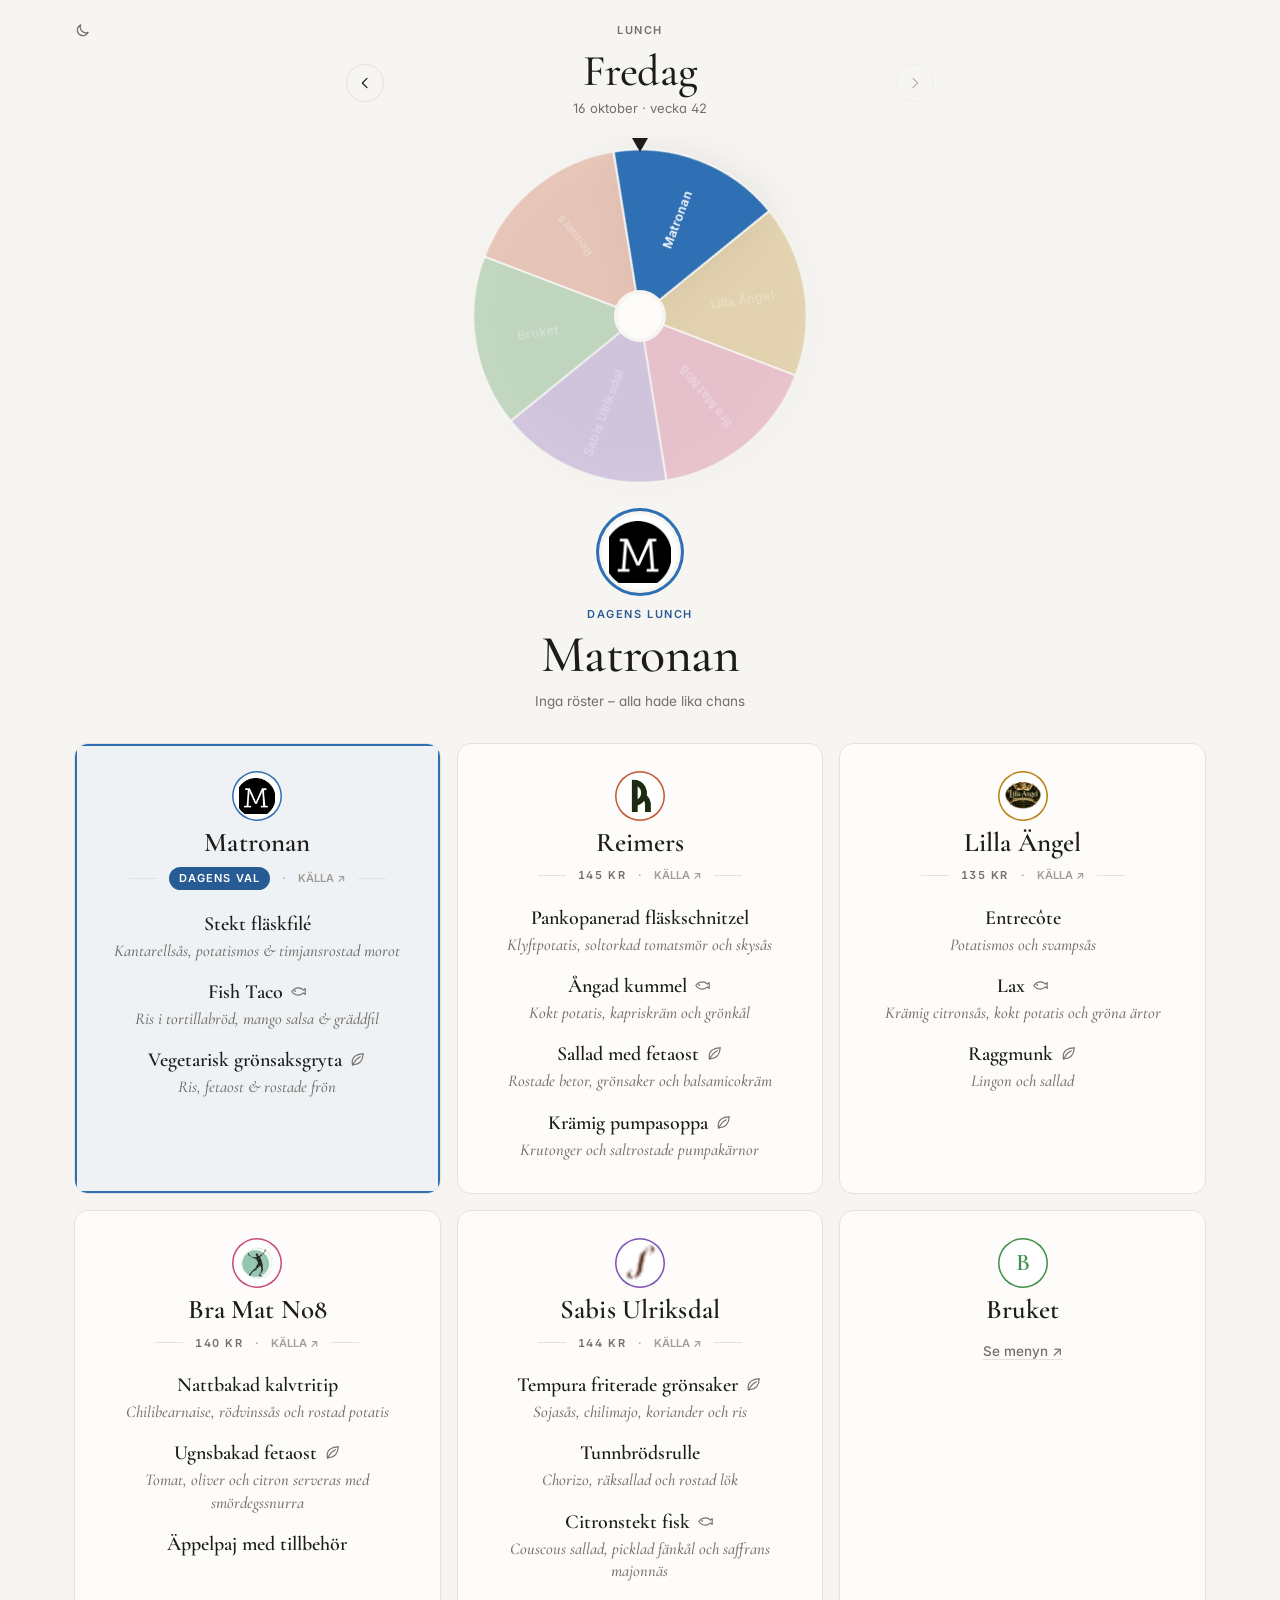
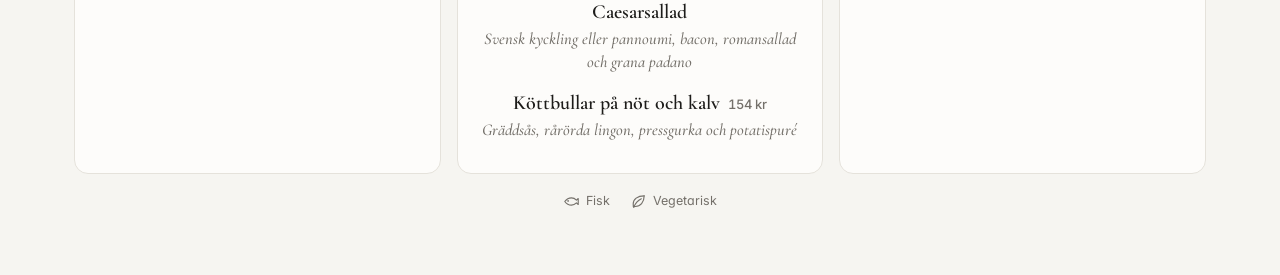
==== commit fdd7bb35: "Tydligare vinnare och en ikon för kött - Efter snurren är vinnarens tårtbit i full färg och de andra" ====
--- a/docs/statistik.html
+++ b/docs/statistik.html
@@ -9,7 +9,7 @@
   <link rel="preconnect" href="https://fonts.googleapis.com">
   <link rel="preconnect" href="https://fonts.gstatic.com" crossorigin>
   <link rel="stylesheet" href="https://fonts.googleapis.com/css2?family=Inter:wght@400;500;600&family=Cormorant+Garamond:ital,wght@0,500;0,600;1,500&display=swap">
-  <link rel="stylesheet" href="style.css?v=6a9028dce2">
+  <link rel="stylesheet" href="style.css?v=8bbb41c321">
   <link rel="stylesheet" href="stats.css?v=6cb863c69e">
 </head>
 <body class="stats-page">
--- a/docs/style.css
+++ b/docs/style.css
@@ -257,9 +257,31 @@
 .reveal { width: 100%; transition: opacity .5s, transform .5s; }
 .reveal.hidden { opacity: 0; transform: translateY(8px); }
 .reveal > .eyebrow { margin-bottom: 4px; }
-.winner { margin: 0 0 8px; text-align: center; font: 500 52px/1 var(--serif); letter-spacing: -0.01em; }
+.winner { margin: 0; text-align: center; font: 500 52px/1 var(--serif); letter-spacing: -0.01em; }
+
+/* Vinnaren: logga, namn och röster under hjulet */
+.winner-head { display: grid; justify-items: center; gap: 6px; text-align: center; }
+.winner-head .eyebrow { margin: 10px 0 0; color: color-mix(in srgb, var(--c) 80%, var(--text)); }
+.winner-note { margin: 4px 0 0; color: var(--muted); font-size: 13.5px; font-variant-numeric: tabular-nums; }
+.logo.big { width: 76px; height: 76px; box-shadow: 0 0 0 3px var(--bg), 0 0 0 6px var(--c); font-size: 40px; }
+.logo.big img { padding: 7px; }
+
+/* Hjulet efter snurren: vinnarens bit i full färg, de andra tonas ned */
+.wheel svg path, .wheel svg circle, .wheel svg text { transition: opacity .6s; }
+.wheel svg.settled [data-id]:not(.win) { opacity: .28; }
+
+/* Vinnarens menykort */
+.card.won { background: color-mix(in srgb, var(--c) 7%, var(--surface)); box-shadow: inset 0 0 0 2px var(--c); }
+.card.won::before { opacity: 0; }
+.card.won .badge {
+  padding: 3px 10px;
+  border-radius: 999px;
+  background: color-mix(in srgb, var(--c) 82%, #000);
+  color: #fff;
+  letter-spacing: .1em;
+}
 .reveal .status { margin-bottom: 0; }
-.reveal .cards { margin-top: 28px; }
+.reveal .cards { margin-top: 32px; }
 
 /* Testläge (?tid=11.29): en remsa överst */
 .test-banner {
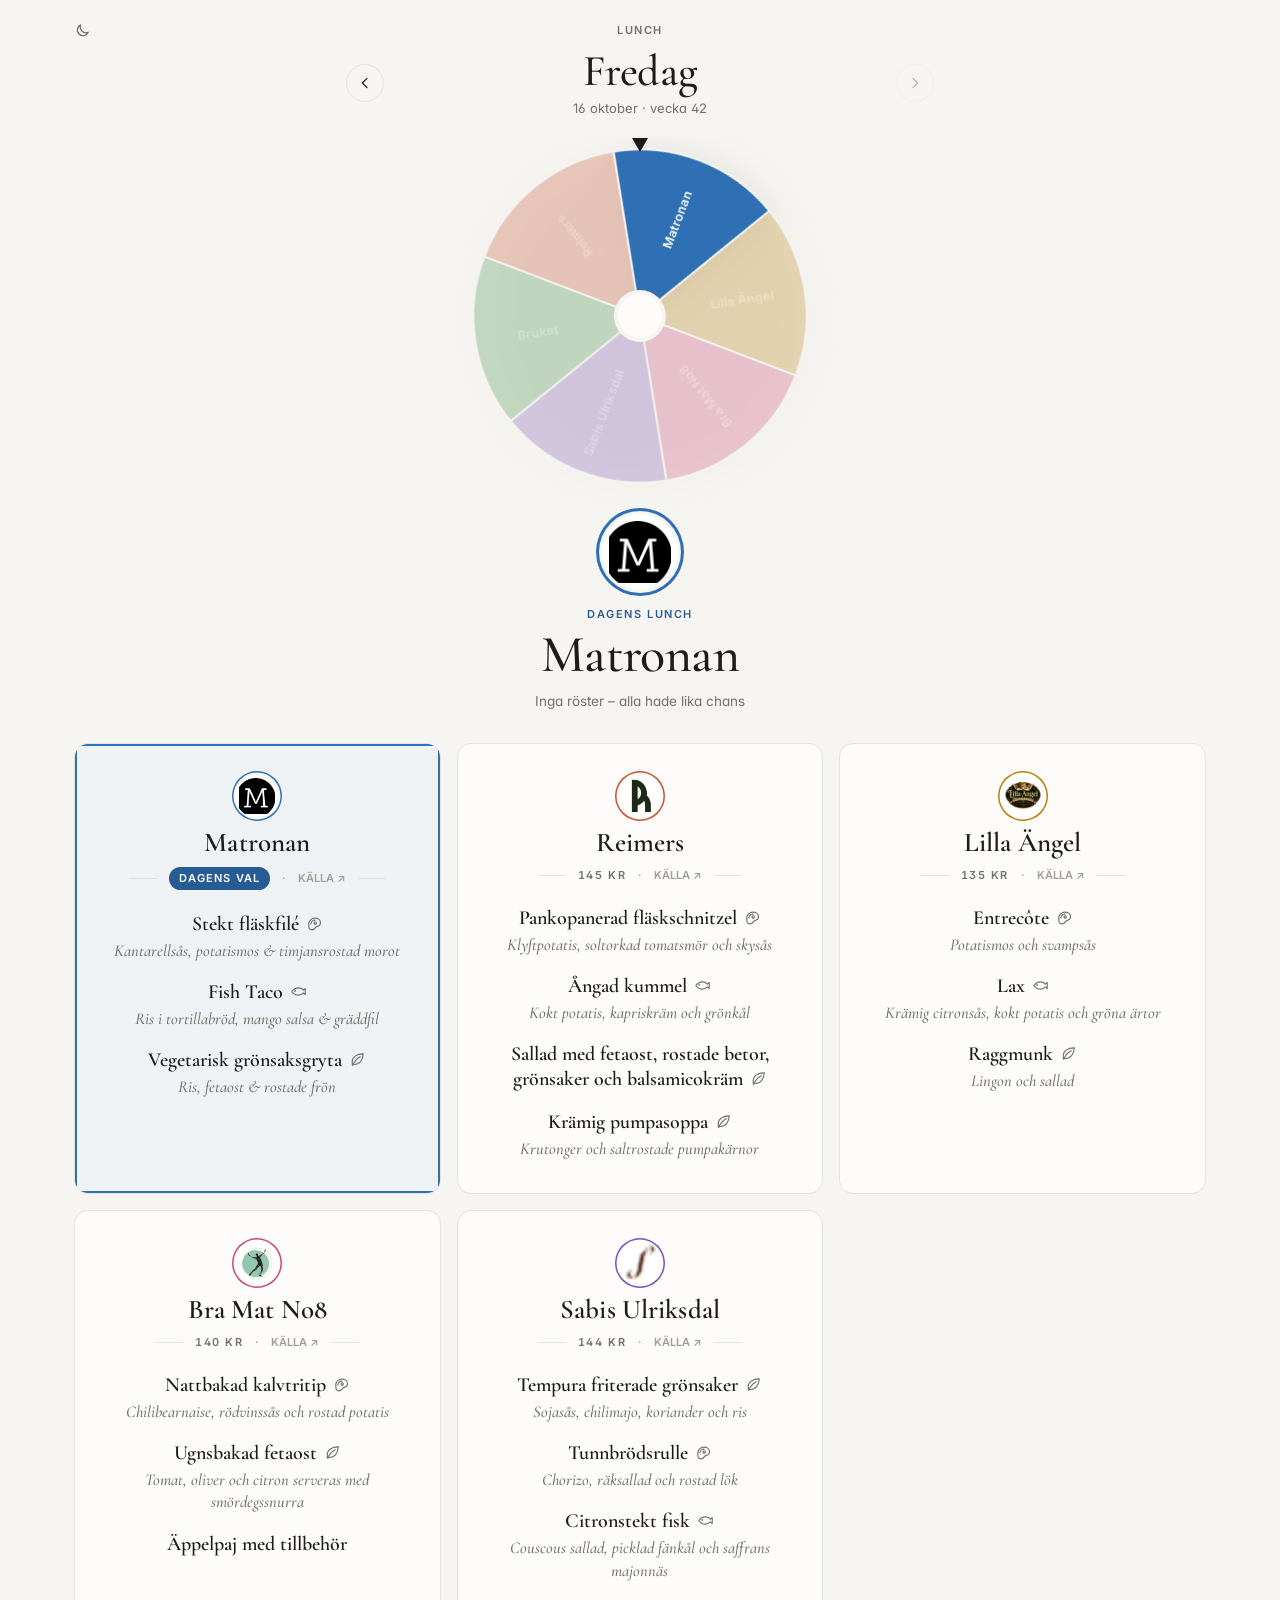
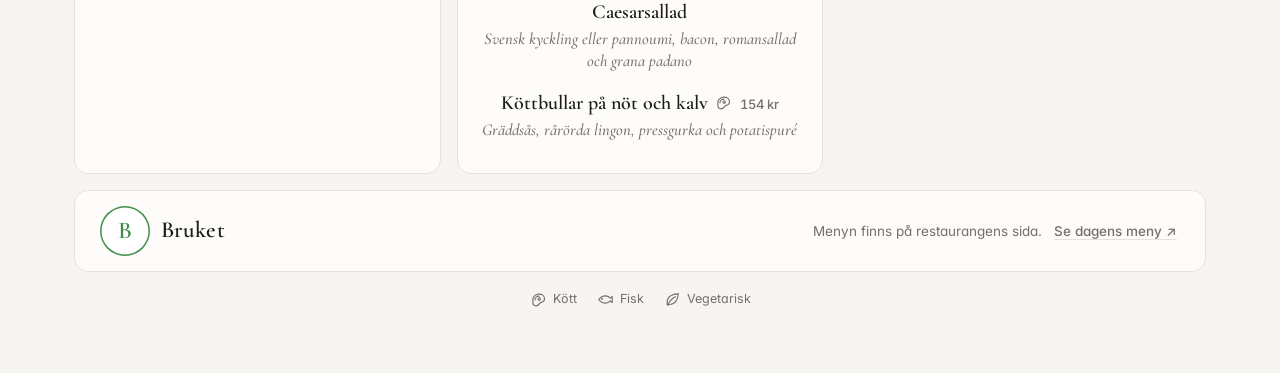
==== commit f210db52: "Pris per kategori, prisspann och smala rader för länkade restauranger - Skillen sätter pris per rätt" ====
--- a/docs/statistik.html
+++ b/docs/statistik.html
@@ -9,7 +9,7 @@
   <link rel="preconnect" href="https://fonts.googleapis.com">
   <link rel="preconnect" href="https://fonts.gstatic.com" crossorigin>
   <link rel="stylesheet" href="https://fonts.googleapis.com/css2?family=Inter:wght@400;500;600&family=Cormorant+Garamond:ital,wght@0,500;0,600;1,500&display=swap">
-  <link rel="stylesheet" href="style.css?v=8bbb41c321">
+  <link rel="stylesheet" href="style.css?v=694e25336f">
   <link rel="stylesheet" href="stats.css?v=6cb863c69e">
 </head>
 <body class="stats-page">
--- a/docs/style.css
+++ b/docs/style.css
@@ -222,7 +222,8 @@
 .dish-price { margin-left: 8px; color: var(--muted); font: 500 13px var(--sans); font-variant-numeric: tabular-nums; white-space: nowrap; }
 .dish-desc { margin: 3px 0 0; color: var(--muted); font: italic 500 16.5px/1.35 var(--serif); }
 .note { color: var(--muted); font: italic 500 16px var(--serif); }
-.empty { margin: 16px 0 0; color: var(--muted); font-size: 13.5px; }
+.empty { display: flex; flex-wrap: wrap; justify-content: center; gap: 4px 12px; margin: 14px 0 0; color: var(--muted); font-size: 13.5px; }
+.empty .menu-link { white-space: nowrap; }
 .menu-link { font-weight: 500; text-decoration: underline; text-decoration-color: var(--line); text-underline-offset: 3px; }
 .menu-link:hover { text-decoration-color: currentColor; }
 
@@ -353,6 +354,13 @@
   }
   .cards > li + li { border-top: 1px solid var(--line); }
   .cards > li > .card { flex: 1; }
+  /* Restauranger utan meny: en smal rad över hela bredden i stället för ett tomt kort */
+  .cards > li.compact { grid-column: 1 / -1; }
+  .cards > li.compact .card { display: flex; align-items: center; gap: 24px; padding: 18px 28px; }
+  .cards > li.compact .card-head { display: flex; align-items: center; gap: 14px; }
+  .cards > li.compact .card-head h2 { font-size: 23px; }
+  .cards > li.compact .meta:not(:has(> *)) { display: none; }
+  .cards > li.compact .empty { flex: 1; justify-content: flex-end; margin: 0; }
   .status { margin-bottom: 22px; }
   .wheel { width: 340px; }
 }
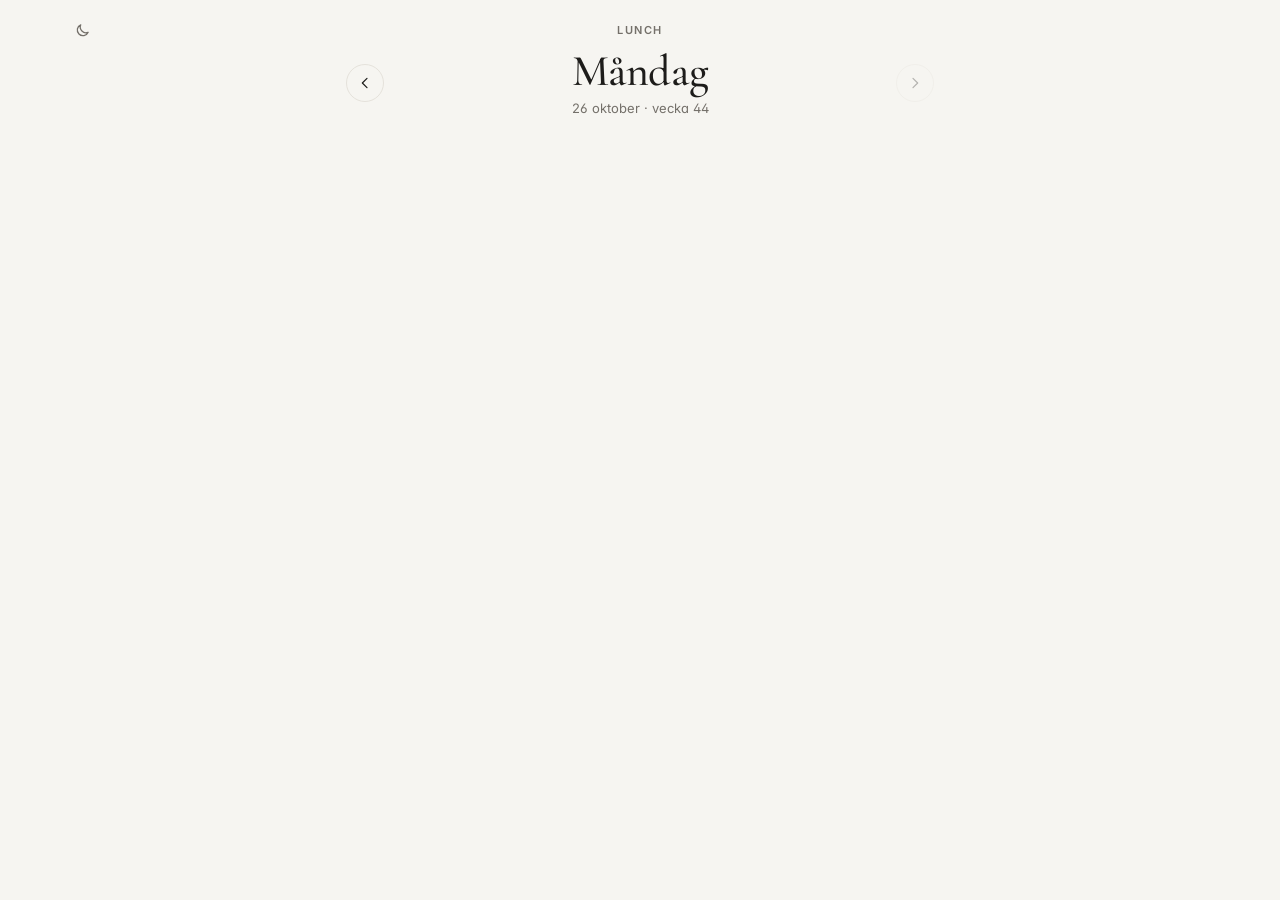
==== commit b2d8adf7: "Hämta menyerna kl 10 och öppna röstningen när de är inlästa Röstningen öppnar så fort dagens menyfil" ====
--- a/docs/statistik.html
+++ b/docs/statistik.html
@@ -28,8 +28,8 @@
   </header>
   <main id="stats"></main>
   <div id="tip" class="tip" role="tooltip" hidden></div>
-  <script src="config.js?v=5f4963a3be"></script>
-  <script src="core.js?v=bf17b584b5"></script>
+  <script src="config.js?v=e0a9448024"></script>
+  <script src="core.js?v=be64fd9314"></script>
   <script src="stats.js?v=b66e73d9d8"></script>
 </body>
 </html>
